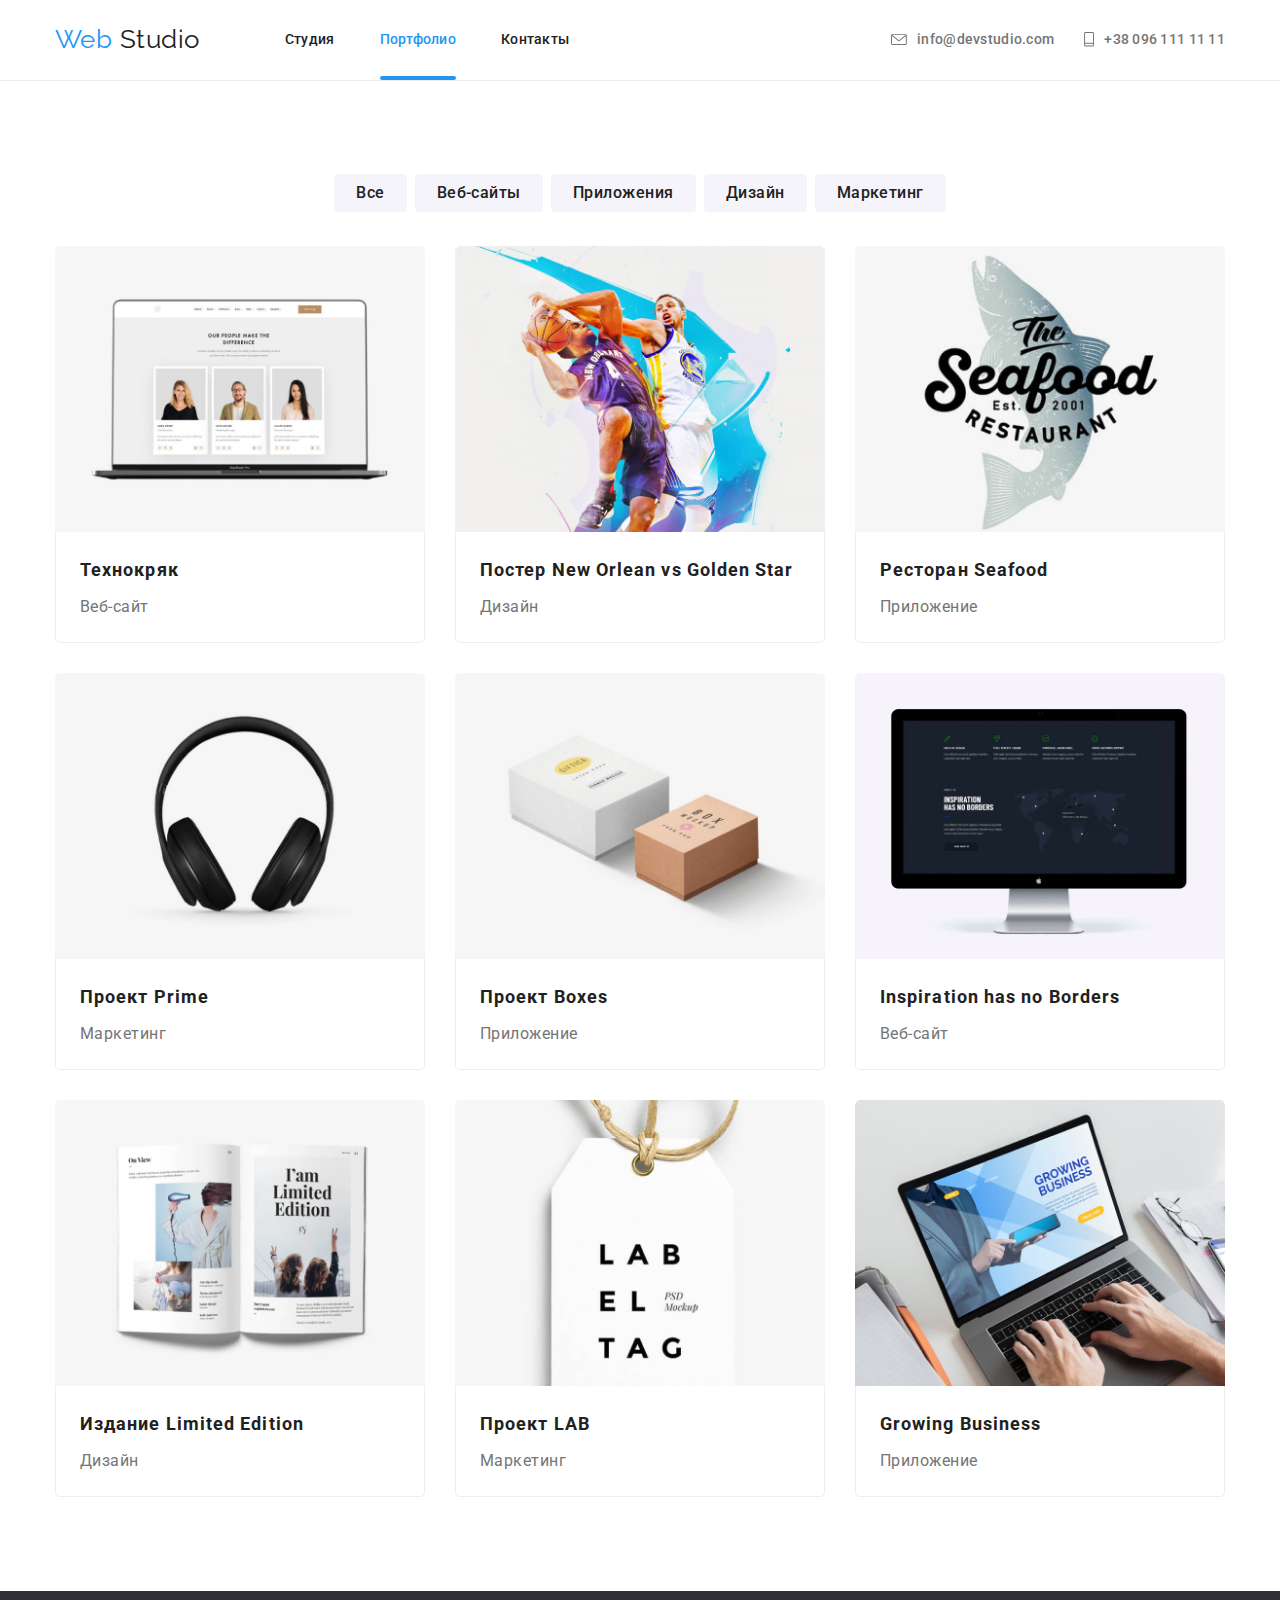
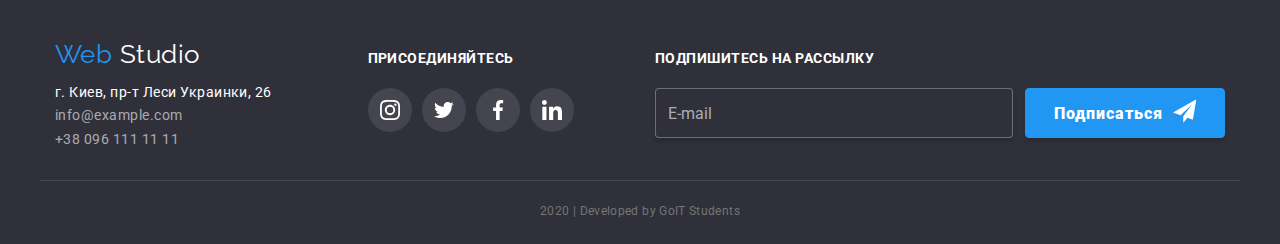
==== portfolio.html @ a07b40d8 "add homework 6" ====
<!DOCTYPE html>
<html lang="ru">
<head>
    <meta charset="UTF-8">
    <meta name="viewport" content="width=device-width, initial-scale=1.0">
    <title>Document</title>
    <link href="https://fonts.googleapis.com/css2?family=Raleway:wght@700&family=Roboto:wght@400;500;700&display=swap" rel="stylesheet">
    <link rel="stylesheet" href="https://cdnjs.cloudflare.com/ajax/libs/modern-normalize/0.6.0/modern-normalize.min.css">
    <link rel="stylesheet" href="./css/portfolio.css">
    <link rel="stylesheet" href="./css/styles.css">
</head>
<body>
    <!--Шапка файлу-->
    <header class="page-header">
        <div class="container nav">
            <a href="" class="logo">
                <span class="web-logo">Web</span> Studio
            </a>

            <ul class="site-nav list">
                <li class="item"><a href="./index.html" class="site-nav-link link">Студия</a></li>
                <li class="item"><a href="./portfolio.html" class="site-nav-link link current">Портфолио</a></li>
                <li class="item"><a href="" class="site-nav-link link">Контакты</a></li>
            </ul>
            <ul class="address list">
                <li class="item-address">
                  <a href="mailto:info@devstudio.com" class="address-link link">
                    <svg class="icon" width="16px" height="11.2px">
                      <use href="./images/sprite.svg#envelope"></use>
                    </svg>
                    info@devstudio.com
                  </a>
                </li>
                <li class="item-address">
                  <a href="tel:+380961111111" class="address-link link">
                    <svg class="icon" width="10px" height="14.97px">
                      <use href="./images/sprite.svg#Phone"></use>
                    </svg>
                    +38 096 111 11 11
                  </a>
                </li>
              </ul>
        </div>
    </header>
    <!-- main -->
    <main>
        <!--Hero-->
        <section class="hero-portfolio">
            <div class="container list-portfolio">
                <h1 class="title-portfolio">Работы студии</h1>
                <ul class="hero-button list">
                   <li class="item-button"><button type="button" class="button-hero">Все</button></li>
                   <li class="item-button"><button type="button" class="button-hero">Веб-сайты</button></li>
                   <li class="item-button"><button type="button" class="button-hero">Приложения</button></li>
                   <li class="item-button"><button type="button" class="button-hero">Дизайн</button></li>
                   <li class="item-button"><button type="button" class="button-hero">Маркетинг</button></li>
                </ul> 
            </div>
        
        <!--</section>--> 
        <!-- Что было сделано -->
        <!--<section class="section portfolio">--> 
            <div class="container portfolio">
                <h2 class="title-portfolio">Что было сделано</h2>
                <ul class="feature-list list">
                    <li class="item-portfolio">
                        <a href="" class="product link">
                            <div class="card-portfolio">
                                <div class="portfolio-image">
                                    <img src="./images/texnogr.jpg" alt="Ноутбук">                                    
                                    <div class="overlay">
                                        <p class="description-title">Технокряк это современная площадка распространения коронавируса. Компании используют эту платформу для цифрового шпионажа и атак на защищённые сервера конкурентов.</p>
                                    </div>
                                </div>
                                
                                <div class="card-portfolio-content">
                                    <h3 class="feature-title-portfolio">Технокряк</h3>
                                    <p class="appointment">Веб-сайт</p>
                                    
                                </div>
                            </div>
                        </a>
                    </li>
                    <li class="item-portfolio">
                        <a href="" class="product link">
                            <div class="card-portfolio">
                                <div class="portfolio-image">
                                   <img src="./images/Orlean.jpg" alt="Баскутболисты"> 
                                    <div class="overlay">
                                        <p class="description-title">Технокряк это современная площадка распространения коронавируса. Компании используют эту платформу для цифрового шпионажа и атак на защищённые сервера конкурентов.</p>
                                    </div>                                
                                </div>
                                <div class="card-portfolio-content">
                                    <h3 class="feature-title-portfolio">Постер New Orlean vs Golden Star</h3>
                                    <p class="appointment">Дизайн</p>
                                </div>
                            </div>
                        </a>
                    </li>
                    <li class="item-portfolio">
                        <a href="" class="product link">
                            <div class="card-portfolio">
                                <div class="portfolio-image">
                                    <img src="./images/seafood.jpg" alt="Назва ресторану">
                                    <div class="overlay">
                                        <p class="description-title">Технокряк это современная площадка распространения коронавируса. Компании используют эту платформу для цифрового шпионажа и атак на защищённые сервера конкурентов.</p>
                                    </div>
                                </div>
                                <div class="card-portfolio-content">
                                    <h3 class="feature-title-portfolio">Ресторан Seafood</h3>
                                    <p class="appointment">Приложение</p>
                                </div>
                            </div>
                        </a>
                    </li>
                    <li class="item-portfolio">
                        <a href="" class="product link">
                            <div class="card-portfolio">
                                <div class="portfolio-image">
                                    <img src="./images/prime.jpg" alt="Наушники">
                                    <div class="overlay">
                                        <p class="description-title">Технокряк это современная площадка распространения коронавируса. Компании используют эту платформу для цифрового шпионажа и атак на защищённые сервера конкурентов.</p>
                                    </div>
                                </div>
                                <div class="card-portfolio-content">
                                    <h3 class="feature-title-portfolio">Проект Prime</h3>
                                    <p class="appointment">Маркетинг</p>
                                </div>
                            </div>
                        </a>
                    </li>
                    <li class="item-portfolio">
                        <a href="" class="product link">
                            <div class="card-portfolio">
                                <div class="portfolio-image">
                                    <img src="./images/Boxes.jpg" alt="Коробки">
                                    <div class="overlay">
                                        <p class="description-title">Технокряк это современная площадка распространения коронавируса. Компании используют эту платформу для цифрового шпионажа и атак на защищённые сервера конкурентов.</p>
                                    </div>
                                 </div>
                                <div class="card-portfolio-content">
                                    <h3 class="feature-title-portfolio">Проект Boxes</h3>
                                    <p class="appointment">Приложение</p>
                                </div>
                            </div>
                        </a>
                    </li>
                    <li class="item-portfolio">
                        <a href="" class="product link">
                            <div class="card-portfolio">
                                <div class="portfolio-image">
                                    <img src="./images/Inspiration.jpg" alt="Монитор">
                                    <div class="overlay">
                                        <p class="description-title">Технокряк это современная площадка распространения коронавируса. Компании используют эту платформу для цифрового шпионажа и атак на защищённые сервера конкурентов.</p>
                                    </div>
                                </div>
                                <div class="card-portfolio-content">
                                    <h3 class="feature-title-portfolio">Inspiration has no Borders</h3>
                                    <p class="appointment">Веб-сайт</p>
                                </div>
                            </div>
                        </a>
                    </li>
                    <li class="item-portfolio">
                        <a href="" class="product link">
                            <div class="card-portfolio">
                                <div class="portfolio-image">
                                    <img src="./images/Limited.jpg" alt="Книга">
                                    <div class="overlay">
                                        <p class="description-title">Технокряк это современная площадка распространения коронавируса. Компании используют эту платформу для цифрового шпионажа и атак на защищённые сервера конкурентов.</p>
                                    </div>

                                </div>
                                <div class="card-portfolio-content">
                                    <h3 class="feature-title-portfolio">Издание Limited Edition</h3>
                                    <p class="appointment">Дизайн</p>
                                </div>
                            </div>
                        </a>
                    </li>
                    <li class="item-portfolio">
                        <a href="" class="product link">
                            <div class="card-portfolio">
                                <div class="portfolio-image">
                                    <img src="./images/LAB.jpg" alt="Бирка">
                                    <div class="overlay">
                                        <p class="description-title">Технокряк это современная площадка распространения коронавируса. Компании используют эту платформу для цифрового шпионажа и атак на защищённые сервера конкурентов.</p>
                                    </div>
                                </div>
                                <div class="card-portfolio-content">
                                    <h3 class="feature-title-portfolio">Проект LAB</h3>
                                    <p class="appointment">Маркетинг</p>
                                </div>
                            </div>
                        </a>
                    </li>
                    <li class="item-portfolio">
                        <a href="" class="product link">
                            <div class="card-portfolio">
                                <div class="portfolio-image">
                                    <img src="./images/Growing.jpg" alt="Ноутбук">
                                    <div class="overlay">
                                        <p class="description-title">Технокряк это современная площадка распространения коронавируса. Компании используют эту платформу для цифрового шпионажа и атак на защищённые сервера конкурентов.</p>
                                    </div>
                                </div>
                                <div class="card-portfolio-content">
                                    <h3 class="feature-title-portfolio">Growing Business</h3>
                                    <p class="appointment">Приложение</p>
                                </div>
                            </div>
                        </a>
                    </li>
                </ul>
            </div>
        </section>
    </main>

    <!--Футтер-->
    <footer class="footer">
        <div class="container container-footer">
            <div class="address-footer">
                <a href="./index.html" class="logo alternative"><span class="web-logo">Web</span> Studio</a>
                <address class="address">
                    <p class="text-address">г. Киев, пр-т Леси Украинки, 26</p>                
                    <ul class="address-list list">
                        <li>
                            <a href="mailto:info@example.com" class="footer-address link">info@example.com</a>
                        </li>
                        <li>
                            <a href="tel:380961111111" class="footer-address link">+38 096 111 11 11</a>
                        </li>
                    </ul>  
                </address>       
            </div>

            <div class="join">
                <b class="call">присоединяйтесь</b>
                <ul class="social-company list">
                    <li class="social-footer-item">
                        <a href="" aria-label="Ссылка на Facebook" class="company-link link">
                            <svg class="icon-footer" width="20px" height="20px">
                                <use href="./images/sprite.svg#instagram"></use>
                            </svg>
                        </a>
                    </li>
                    <li class="social-footer-item">
                      <a href="" aria-label="Ссылка на Facebook" class="company-link link">
                        <svg class="icon-footer" width="20px" height="20px">
                            <use href="./images/sprite.svg#twitter"></use>
                        </svg>                  
                    </a>
                    </li>
                    <li class="social-footer-item">
                      <a href="" aria-label="Ссылка на Facebook" class="company-link link">
                        <svg class="icon-footer" width="20px" height="20px">
                            <use href="./images/sprite.svg#facebook"></use>
                        </svg>               
                    </a>
                    </li>
                    <li class="social-footer-item">
                        <a href="" aria-label="Ссылка на Facebook" class="company-link link">
                            <svg class="icon-footer" width="20px" height="20px">
                                <use href="./images/sprite.svg#linkedin"></use>
                            </svg>
                        </a>
                    </li>
                  </ul>
            </div>
            <div class="subscription">
                <b class="call">Подпишитесь на рассылку</b>
                <form class="form-footer">
                    <div class="email-form">
                        <input type="email" name="email" placeholder="E-mail" class="email"/>
                      <button class="subscribe button">
        
                        <span class="text-subscribe">Подписаться </span> 
                          <svg class="icon-send" width="24px" height="24px">
                            <use href="./images/sprite.svg#icon-send"></use>
                          </svg>
                      </button>
                    </div>
        
                  </form>
            </div>

        </div>
        <p class="copyright container">2020 | Developed by GoIT Students </p>
    </footer>
</body>
</html>
---- css/portfolio.css ----
:root {
    --primery-text-color: #757575;
    --title-text-color: #212121;
    --footer-text-color: rgba(255, 255, 255, 0.6);
    --accent-color: #2196F3;
    --white-color: #ffffff;
    --footer-bottom-color: rgba(255, 255, 255, 0.6);
    --pg-background-color: #E5E5E5;
    --bt-background-color: #F5F4FA;
    --hover-background-color: rgba(33, 150, 243, 0.9);
}

body {
   background-color: var(--pg-background-color);
   color: var(--primery-text-color);
   font-family: Roboto, sans-serif;
   letter-spacing: 0.03em;
}

    /*HEADER*/
.page-header {
    border-bottom: 1px solid #ececec;
}


   /* HERO*/

.section.portfolio {
    padding-top: 50px;
}

.list-portfolio {
    margin-bottom: 34px;
}

.hero-portfolio {
    padding-top: 93px;
    padding-bottom: 94px;
}

.list {
    list-style: none;
}    

.hero-button {
    display: flex;
    justify-content: center;
}


.hero-button .item-button:not(:last-child) {
    margin-right: 8px;
}
.button-hero {
    -webkit-appearance: none;
    -moz-appearance: none;
    appearance: none;
    border: 0;
    border-radius: 0;
    background: #ccc;
}

.button-hero{
    color: var(--title-text-color);
    background-color: var(--bt-background-color);
    font-weight: 500;
    font-size: 16px;
    line-height: 1.62;
    text-align: center;
    letter-spacing: 0.03em;
    border-radius: 4px;

    padding: 6px 22px;
}
.button-hero:hover,
.button-hero:focus {
    color: var(--white-color);
    background-color: var(--accent-color);
    box-shadow: 0px 2px 2px rgba(0, 0, 0, 0.12), 0px 1px 2px rgba(0, 0, 0, 0.08), 0px 3px 1px rgba(0, 0, 0, 0.1);
}

.work-title.button:hover,
.work-title.button:focus {
    color: var(--accent-color);
}
  /* Что было сделано */

.feature-list .item-portfolio {
    width: 370px;
    margin-right: 30px;
    margin-bottom: 30px;
}

.product {
    display: block;
    overflow: hidden;
}

.card-portfolio {
    border-top-left-radius: 5px;
    border-top-right-radius: 5px;
    overflow: hidden;
}

.card-portfolio-content {
    background: #FFFFFF;
    border-right: 1px solid #EEEEEE;
    border-bottom: 1px solid #EEEEEE;
    border-left: 1px solid #EEEEEE;
    box-sizing: border-box;
    border-bottom-right-radius: 5px;
    border-bottom-left-radius: 5px;
    padding: 20px 24px;
    position: relative;
}

.feature-list .item-portfolio:nth-child(3n) {
    margin-right: 0;
}

.feature-list .item-portfolio:nth-last-child(-n + 3) {
    margin-bottom: 0;
}

.portfolio-image {
    position: relative;
    overflow: hidden;
}

.overlay {
    position: absolute;
    top: 0;
    left: 0;
    width: 100%;
    height: 100%;
    background-color: var(--hover-background-color);

    /*opacity: 0;*/
    transform: translateY(100%);
    transition: transform 250ms cubic-bezier(0.4, 0, 0.2, 1);
}

.product:hover .description-title {
    opacity: 1;
}

.product:hover .overlay {
    transform: translateY(0);
}

.product:hover,
.product:focus {
    border-bottom-right-radius: 5px;
    border-bottom-left-radius: 5px;
    box-shadow: 1px 4px 6px
    rgba(0, 0, 0, 0.16),
    0px 4px 4px
  rgba(0, 0, 0, 0.06),
   0px 1px 1px
 rgba(0, 0, 0, 0.12);
}

.title-portfolio {
    position: absolute;
    width: 1px;
    height: 1px;
    margin: -1px;
    border: 0;
    padding: 0;
    clip: rect(0 0 0 0);
    overflow: hidden;
}

.feature-title {
    margin-top: 0;
    margin-bottom: 0;
}

.feature-list .feature-title-portfolio {
    color: var(--title-text-color);
    font-weight: bold;
    font-size: 18px;
    line-height: 2;
    letter-spacing: 0.06em;

    margin-top: 0;
    margin-bottom: 4px;
}

.appointment {
    color: var(--primery-text-color);
    font-size: 16px;
    line-height: 1.87;
    letter-spacing: 0.03em;

    margin-top: 0;
    margin-bottom: 0;
}

.description-title {
    color: var(--white-color);
    font-size: 18px;
    line-height: 1.56;
    letter-spacing: 0.03em;
    position: absolute;
    top: 0;
    margin: 63px 24px;
    
    /*opacity: 0;*/
    /*margin-top: 0;
    margin-bottom: 0;*/
}
---- css/styles.css ----
/* белый #FFFFFF  */
/* акцент #2196F3 */
/* Заголовок #212121; */
/* цвет текста основа #757575; */
/* цвет фона страницы #E5E5E5*/
/* цвет фона вторичный #F5F4FA*/
/* цвет фона шапки rgba(0, 0, 0, 0.12)*/
/* цвет фона футера #2F303A*/

:root {
  --primery-text-color: #757575;
  --title-text-color: #212121;
  --footer-text-color: rgba(255, 255, 255, 0.6);
  --accent-color: #2196f3;
  --white-color: #ffffff;
  --footer-bottom-color: rgba(255, 255, 255, 0.6);
  --pg-background-color: #e5e5e5;
  --bg-footer-color: #2f303a;
  --bg-team-color: #f5f4fa;
  --bg-hero-color: rgba(47, 48, 58, 0.8);
  --social-color: #AFB1B8;
  --social-footer-color: #44454E;
  --corrent-color: #2196F3;
  --border-form-footer: rgba(255, 255, 255, 0.3);
  --bg-modal-icon: rgba(0, 0, 0, 0.2);
  --box-shadow-close: box-shadow: 0px 2px 1px rgba(0, 0, 0, 0.2), 
  0px 1px 1px rgba(0, 0, 0, 0.14), 0px 1px 3px rgba(0, 0, 0, 0.12);
  --border-color-input: rgba(33, 33, 33, 0.2); 
}


body {
  background-color: var(--white-color);
  color: var(--primery-text-color);
  font-family: Roboto, sans-serif;
  letter-spacing: 0.03em;
}

img {
  display: block;
  max-width: 100%;
  height: auto;
}

.section {
  padding-top: 95px;
  padding-bottom: 95px;

}


.container {
  width: 1200px;
  padding-left: 15px;
  padding-right: 15px;
  margin-left: auto;
  margin-right: auto;
}

.button {
  color: var(--white-color);
  background-color: var(--accent-color);
  font-family: inherit;
  font-weight: 900;
  font-size: 16px;
  line-height: 1.87;
  letter-spacing: 0.06em;
  border-radius: 4px;

  min-width: 200px;

  cursor: pointer;
}
.list {
  list-style: none;
  margin: 0;
  padding: 0;
}

.link {
  text-decoration: none;
}

        /* header*/

/* Logo */

.logo {
  color: var(--title-text-color);
  font-family: Raleway;
  font-size: 26px;
  line-height: 1.2;
  text-decoration: none;
}

.nav > .logo {
  margin-right: 85px;
}

.web-logo {
  color: var(--accent-color);
}
/* site nav*/

.item {
  position: relative;
}

.nav {
  display: flex;
  align-items: center;
}
.site-nav {
  display: flex;
}
.site-nav .item:not(:last-child) {
  margin-right: 45px;
}

.site-nav .site-nav-link {
  display: block;
  padding-top: 32px;
  padding-bottom: 32px;

  color: var(--title-text-color);
  font-weight: 500;
  font-size: 14px;
  line-height: 1.14;
  letter-spacing: 0.02em;

  transition: color 250ms cubic-bezier(0.4, 0, 0.2, 1);
}

.site-nav .link.current {
  color: var(--accent-color);
  font-family: Roboto;
  font-weight: 500;
  font-size: 14px;
  line-height: 1.14;
  letter-spacing: 0.02em;
}

.site-nav .link:hover,
.site-nav .link:focus {
  color: var(--accent-color);
}

.link.current::after {
  content: "";
  position: absolute;
  display: block;
  width: 100%;
  height: 4px;
  left: 0;
  bottom: 0;
  background-color: var(--corrent-color) ;
  border-radius: 2px;

  /*transition: transform 250ms cubic-bezier(0.4, 0, 0.2, 1);*/
  animation: line-current 250ms cubic-bezier(0.4, 0, 0.2, 1);
}

@keyframes line-current{
  from{
      transform: scaleY(0);
  }
  to{
    transform: scaleY(1);;
  }
}

/* номер і адреси*/

.nav > .address {
  display: flex;
  margin-left: auto;
}

.address .item-address:not(:last-child) {
  margin-right: 30px;
}
.address .address-link {
  color: var(--primery-text-color);
  font-weight: 500;
  font-size: 14px;
  line-height: 1.14;
  letter-spacing: 0.02em;
  display: flex;

  transition: color 250ms cubic-bezier(0.4, 0, 0.2, 1);

}

.icon {
    display: block;
    fill: currentColor;
    margin-right: 10px;
    margin-top: auto;
    margin-bottom: auto;
}

.address .address-link:hover,
.address .address-link:focus {
  color: var(--accent-color);
}

    /*MODALKA*/

.backdrop {
  position: fixed;
  top: 0;
  left: 0;
  width: 100%;
  height: 100%;
  background-color: var(--bg-modal-icon);

  opacity: 1;
  transition: opacity 250ms cubic-bezier(0.4, 0, 0.2, 1);

  z-index: 2000;
}

.backdrop.is-hidden {
  opacity: 0;
  pointer-events: none;
}

.backdrop.is-hidden .modal {
  transform: translate(-50%, -50%) scale(1.1);
}

.modal {
  position: absolute;
  top: 50%;
  left: 50%;

  width: 528px;
  height: 581px;

  background-color: var(--white-color);

  transform: translate(-50%, -50%) scale(1);
  transition: transform 250ms cubic-bezier(0.4, 0, 0.2, 1);
}

.text-modal {
  font-weight: bold;
  font-size: 20px;
  line-height: 1.15;
  text-align: center;
  letter-spacing: 0.03em;
  color: var(--title-text-color);

  margin: 40px 40px 30px 40px;
}

.form {
  margin-right: 40px;
  margin-left: 40px;
  text-align: center;
}

.form-filed {
  position: relative;
  margin-bottom: 28px;
}

.form-input {
  width: 100%;
  padding: 12px 18px 12px 42px;

  outline-color: var(--accent-color);
  border: 1px solid var(--border-color-input);
  box-sizing: border-box;
  border-radius: 4px;
  font: inherit;

  font-size: 14px;
  line-height: 1.14;
  letter-spacing: 0.01em;
  color: var(--title-text-color);

}

.form-input:not(:last-child) {
  height: 40px;
}

.form-label {
  position: absolute;
  top: 50%;
  left: 42px;
  transform: translateY(-50%);
  margin: 0;

  font-size: 14px;
  line-height: 1.14;
  letter-spacing: 0.01em; 

  transition: all 250ms cubic-bezier(0.4, 0, 0.2, 1);
}

.form-input:focus {
  /*border: 1px solid var(--border-color-input);*/
  border-color: var(--border-color-input);
}

.form-input:focus + .form-label {
  font-size: 12px;
  line-height: 14px; 
  color: var(--accent-color)
}

.form-input:focus + .form-label, 
.form-input:not(:placeholder-shown) + .form-label {
transform: translate(-26px, -37px);;
}

.icon-modal {
  position: absolute;
  top: 50%;
  left: 16px;
  transform: translateY(-50%);
}

.form-input:focus ~ .icon-modal {
  fill: var(--accent-color);
}

textarea {
  resize: none;
}

.text-checkbox {
  display: inline-block;

  padding-left: 23px;
  font-weight: normal;
  font-size: 14px;
  line-height: 1.71;
  letter-spacing: 0.03em;
  color: var(--primery-text-color);

  margin: 0;
}

.link-checkbox {
  color: var(--accent-color);
}

.icom-modal {
  position: absolute;
  top: 11px;
  left: 19px;
  transform: translateY(-50%);
}



.checkbox {
  /* -webkit-appearance: none;
  -moz-appearance: none;
  appearance: none;
  position: absolute; */

  position: absolute;
  width: 1px;
  height: 1px;
  margin: -1px;
  border: 0;
  padding: 0;
  clip: rect(0 0 0 0);
  overflow: hidden;


}

.icon-checkbox {
  position: absolute;
  top: 50%;
  transform: translateY(-50%);
  
  display: inline-block;
  width: 15px;
  height: 15px;
  margin-right: 8px;
  
  border: 2px solid var(--title-text-color);
  border-radius: 2px;

  transition:  transform 250ms cubic-bezier(0.4, 0, 0.2, 1);
}

.checkbox:checked + .icon-checkbox {
  border-color: transparent;
  background-color: var(--accent-color);
  background-origin: border-box;
  background-image: url(../images/ok.svg);
  background-size: contain;

}

.form-filed > .comments {
  padding: 12px 16px;
} 


.checkbox-lable {
  transition: transform 250ms linear;
}

.checkbox:checked ~ .checkbox-lable {
  transform: translateX(20px);
}

.button-submit {
  width: 200px;
  border: 1px solid var(--accent-color);
  padding: 10px 56px;
  box-shadow: 0px 4px 4px rgba(0, 0, 0, 0.15);
  border-radius: 4px;
}

.close {
  display: flex;
  justify-content: center;
  align-items: center;

  position: absolute;
  top: -9px;
  right: -10px;

  width: 30px;
  height: 30px; 
  padding: 0;
  border-radius: 50%;
  
  background-color: var(--white-color);
  border: 1px solid var(--white-color);
 
  box-shadow: 0px 2px 1px rgba(0, 0, 0, 0.2), 0px 1px 1px rgba(0, 0, 0, 0.14), 0px 1px 3px rgba(0, 0, 0, 0.12);;
}




/* Hero */

.hero {
  background-color: var(--bg-hero-color);
  background-image: linear-gradient(
      to right, var(--bg-hero-color),
      var(--bg-hero-color)
    ),
    url(../images/Header-img.jpg);

  max-width: 1600px;
  max-height: 600px;
  margin-left: auto;
  margin-right: auto;
  background-repeat: no-repeat;
}



.container-hero {
  margin-left: auto;
  margin-right: auto;
  width: 646px;
  text-align: center;

  padding-top: 200px;
  padding-bottom: 200px;
}

.hero-title {
  color: var(--white-color);
  font-weight: 900;
  font-size: 44px;
  line-height: 1.36;
  text-align: center;
  letter-spacing: 0.06em;
  text-transform: uppercase;

  margin-top: 0;
  margin-bottom: 46px;
}


.container-hero .button {
  border: none;
  padding: 10px 32px;
  box-shadow: 0px 4px 4px rgba(0, 0, 0, 0.15);
}
.hero-link.button {
  color: var(--white-color);
  background-color: var(--accent-color);
  font-family: inherit;
  font-weight: bold;
  font-size: 16px;
  line-height: 1.88;
  align-items: center;
  text-align: center;
  letter-spacing: 0.06em;

  /*border-radius: 4px;*/
  
}

/* Що ми пропонуєммо */


.section .section-title {
  color: var(--title-text-color);
  font-weight: bold;
  font-size: 36px;
  line-height: 1.17;
  text-align: center;

  margin-top: 0;
  margin-bottom: 0;
  padding-bottom: 50px;
}

/* Наши преимущества*/
.feature-list {
  display: flex;
  flex-wrap: wrap;
}

.feature-list .title {
  color: var(--title-text-color);
  font-weight: bold;
  font-size: 14px;
  line-height: 1.14;
  letter-spacing: 0.03em;
  text-transform: uppercase;

  margin-top: 0;
  margin-bottom: 10px;
}

.advantages {
  max-width: 270px;
  max-height: 120px;
  text-align: center;
  border-radius: 4px;

  background-color: var(--bg-team-color);
  padding: 25px 100px;
  margin-bottom: 30px;
}

.feature-list .item-advantages {
  width: 270px;
}
.feature-list .item-advantages:not(:last-child) {
  margin-right: 30px;
}

.text {
  color: var(--primery-text-color);
  font-size: 14px;
  line-height: 1.71;

  margin-top: 0;
  margin-bottom: 0;
}

/* Чем занимаемся */

.section.line {
    border-top: 1px solid #ececec;
    width: 1200px;
    margin-left: auto;
    margin-right: auto;
}

.feature-list .item-work:not(:last-child) {
  margin-right: 30px;
}

.item-work > .link {
  display: block;
  position: relative;
}


.feature-title {
  color: var(--white-color);
  font-weight: bold;
  font-size: 14px;
  line-height: 1.14;
  text-transform: uppercase;
  background-color: var(--bg-hero-color);
  text-align: center;
  padding-top: 27px;
  padding-bottom: 27px;

  position: absolute;
  bottom: 0;
  width: 100%;
  height: 70px;

  margin-top: 0;
  margin-bottom: 0;
}


/* Наша команда */

.section.team {
  background-color: var(--bg-team-color);
}

.feature-list > .item-team {
  text-align: center;
}

.card {
  border-top-left-radius: 4px;
  border-top-right-radius: 4px;
  overflow: hidden;

  box-shadow: 0px 2px 1px rgba(0, 0, 0, 0.2),
   0px 1px 1px rgba(0, 0, 0, 0.14),
   0px 1px 3px rgba(0, 0, 0, 0.12);
}

.card-content {
  background: #ffffff;
  border-right: 1px solid #ffffff;
  border-bottom: 1px solid #ffffff;
  border-left: 1px solid #ffffff;
  box-sizing: border-box;
  border-bottom-right-radius: 5px;
  border-bottom-left-radius: 5px;
  padding: 30px 31px 24px 32px;
}

.feature-list .name-title {
  color: var(--title-text-color);
  font-weight: 500;
  font-size: 16px;
  line-height: 1.19;

  margin-top: 0;
  margin-bottom: 10px;
}

.item-team {
  width: 270px;
}

.feature-list .item-team:not(:last-child) {
  margin-right: 30px;
}

.profession {
  color: var(--primery-text-color);
  font-size: 16px;
  line-height: 1.19;

  margin-top: 0;
  margin-bottom: 16px;
}
.social {
  display: flex;
}

.icon-link {
  fill: var(--social-color);

  transition: fill 250ms cubic-bezier(0.4, 0, 0.2, 1);

}
.social-link:hover .icon-link,
.social-link:focus .icon-link {
    fill: var(--white-color);
}


.social-link {
    display: flex;
    border: none;
    width: 44px;
    height: 44px;
    border-radius: 50%;

    justify-content: center;
    align-items: center;

    transition: background-color 250ms cubic-bezier(0.4, 0, 0.2, 1);

}

.social-link:hover,
.social-link:focus {
    background-color: var(--accent-color);
    fill: var(--white-color);
}

.social-item:not(:last-child) {
    margin-right: 10px;
}
  

/*Постоянные клиенты*/

.clients {
  display: flex;
  justify-content: space-between;
}

.clients-link {
    /*display: block;*/
    display: flex;
    width: 170px;
    height: 90px;

    justify-content: center;
    align-items: center;
    
    border: 1px solid #AFB1B8;
    box-sizing: border-box;
    border-radius: 4px;
  
    transition: border-color 250ms cubic-bezier(0.4, 0, 0.2, 1);
}

.clients-link:hover .icon-link,
.clients-link:focus .icon-link {
  fill: var(--accent-color);
  border-color: var(--accent-color);
}

.clients-link:hover,
.clients-link:focus {
  fill: var(--accent-color);
  border-color: var(--accent-color);
}

/* Футтер*/

.footer-address {
  color: var(--footer-text-color);
  font-size: 14px;
  font-style: normal;
  line-height: 1.71;
}

.footer-address:hover {
  color: var(--accent-color);
}

.call {
  display: block;
  color: var(--white-color);
  font-size: 14px;
  line-height: 1.14;
  text-transform: uppercase;
  margin-bottom: 21px;
}

.email {
  margin-right: 12px;
  color: var(--white-color);
}


.email-form {
  display: flex;
  flex-direction: row;
}

.email-form label {
    margin-right: 12px;
}


.email-form input {
  width: 358px;
  height: 50px;
  border: 1px solid var(--border-form-footer);
  box-shadow: 0px 4px 4px rgba(0, 0, 0, 0.15);
  border-radius: 4px;

  background-color: var(--bg-footer-color);
  padding: 18px 12px;

}

.email-form input::placeholder {
  color: var(--footer-bottom-color);
}

.input-footer {
  background-color: ver{var(--bg-footer-color)};
}


.subscribe {
  padding: 10px 28px;
  max-width: 200px;
  max-height: 50px;
  display: flex;
  box-shadow: 0px 4px 4px rgba(0, 0, 0, 0.15);
  border-radius: 4px;
  border: 1px solid var(--accent-color) ;
}
.text-subscribe {
  margin: 0 10px 0 0;
}

.company-link {
    display: flex;
    border: none;
    width: 44px;
    height: 44px;
    border-radius: 50%;
    background-color: var(--social-footer-color);

    justify-content: center;
    align-items: center;

    transition: background-color 250ms cubic-bezier(0.4, 0, 0.2, 1);
}

.social-footer-item:not(:last-child) {
    margin-right: 10px;
}

.icon-footer {
    fill: var(--white-color);
}

.social-company .company-link:hover,
.social-company .company-link:focus {
  background-color: var(--accent-color);
}

.icon-send {
 background-position: 148px 13px;
}
.footer {
  background-color: #2f303a;
}
.address-footer > .address {
  margin: 0;
}
.address-footer {
  width: 231px;
  display: flex;
  flex-direction: column;
}

.social-company {
  display: flex;
}
.join {
  width: 206px;
}
.subscription {
  width: 570px;
}

.container-footer {
  display: flex;
  justify-content: space-between;
  align-items: baseline;
  padding-top: 48px;
  padding-bottom: 28px;
}

.address-list {
  display: block;
}

.text-address {
  color: var(--white-color);
  font-style: normal;
  font-size: 14px;
  line-height: 1.71;

  margin-top: 0;
  margin-bottom: 0;
}

.alternative {
  color: var(--white-color);
  margin-bottom: 10px;
}

.copyright {
  border-top: 1px solid rgba(255, 255, 255, 0.1);
  text-align: center;
  padding-top: 18px;
  padding-bottom: 21px;
  font-size: 12px;
  line-height: 2;
  letter-spacing: 0.03em;
  margin-top: 0;
  margin-bottom: 0;
}
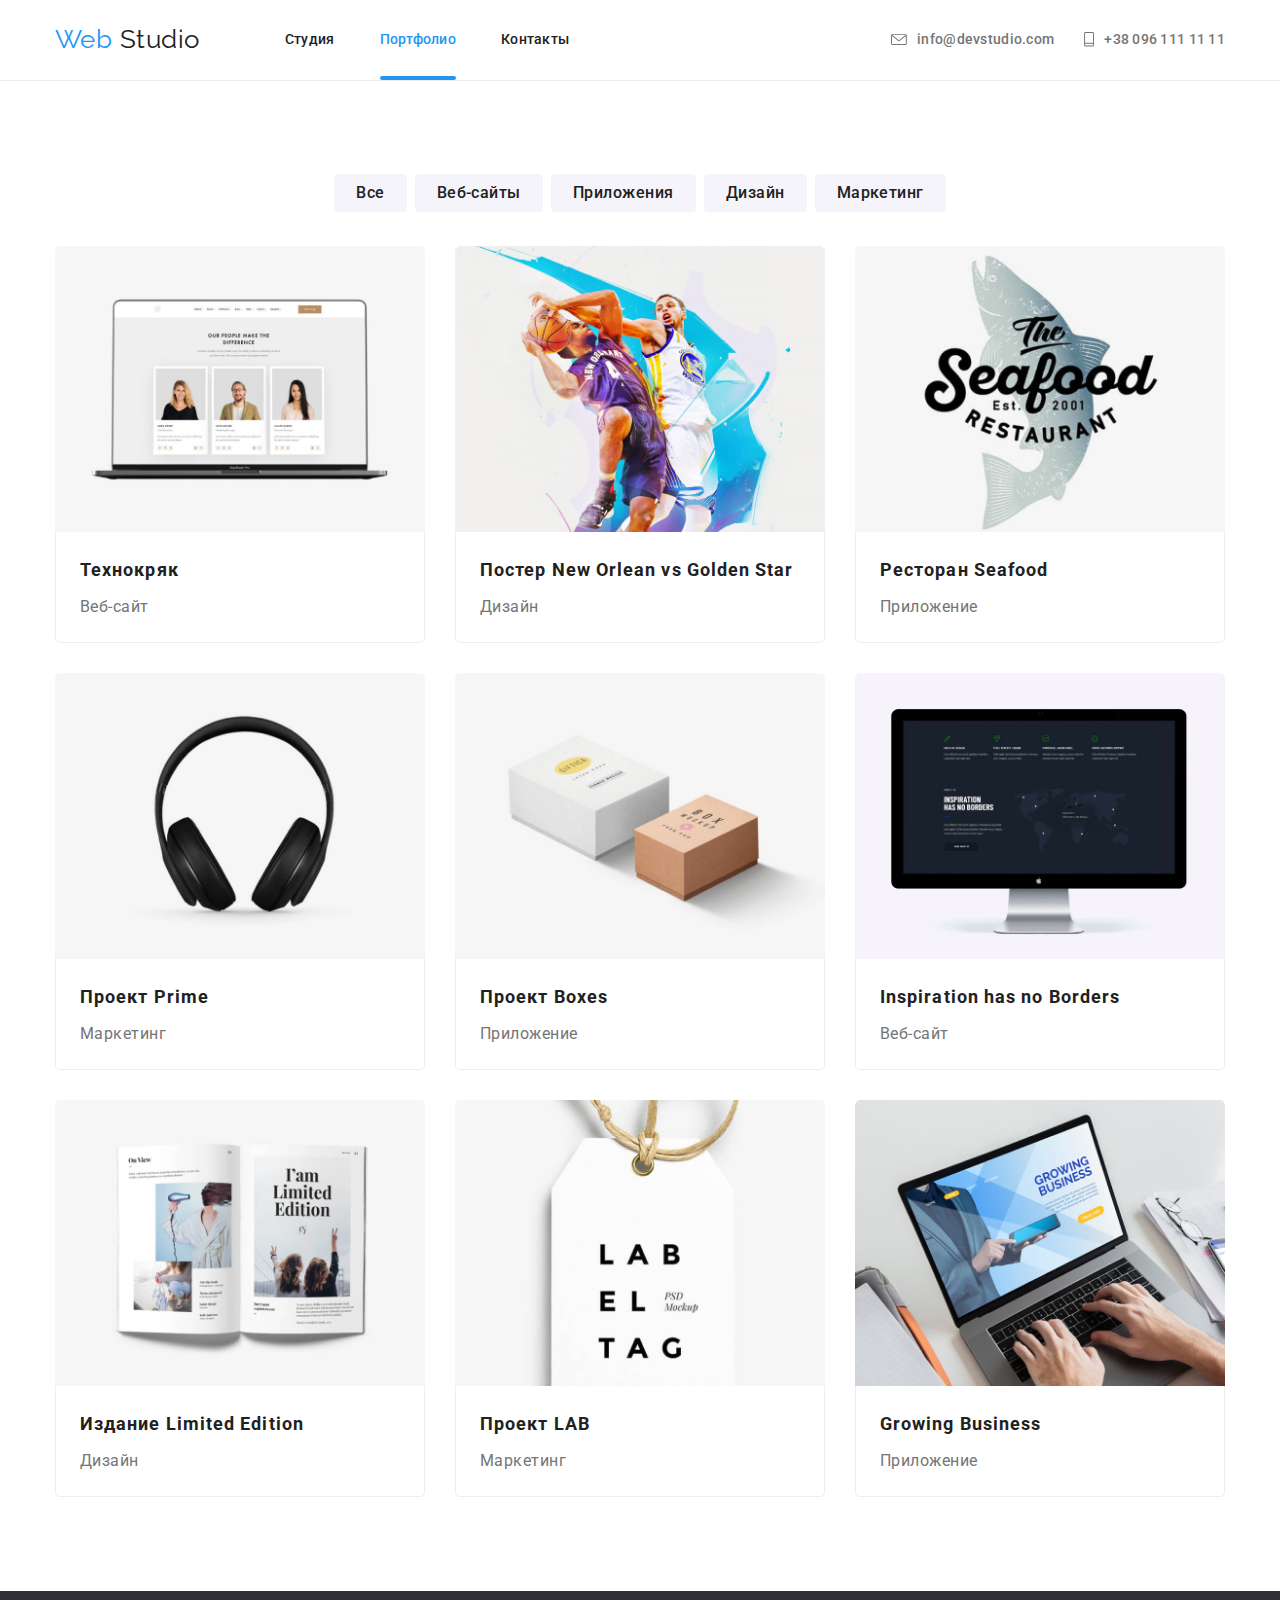
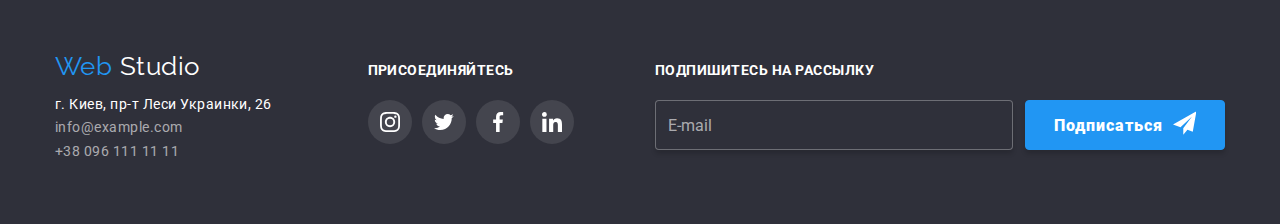
==== commit a44966ac: "portfolio page in scss" ====
--- a/portfolio.html
+++ b/portfolio.html
@@ -4,14 +4,16 @@
     <meta charset="UTF-8">
     <meta name="viewport" content="width=device-width, initial-scale=1.0">
     <title>Document</title>
-    <link href="https://fonts.googleapis.com/css2?family=Raleway:wght@700&family=Roboto:wght@400;500;700&display=swap" rel="stylesheet">
+    <link
+    href="https://fonts.googleapis.com/css2?family=Raleway:wght@700&family=Roboto:wght@400;500;700&display=swap"
+    rel="stylesheet"
+  />
     <link rel="stylesheet" href="https://cdnjs.cloudflare.com/ajax/libs/modern-normalize/0.6.0/modern-normalize.min.css">
-    <link rel="stylesheet" href="./css/portfolio.css">
-    <link rel="stylesheet" href="./css/styles.css">
+    <link rel="stylesheet" href="./css/portfolio.min.css">
 </head>
 <body>
     <!--Шапка файлу-->
-    <header class="page-header">
+    <header class="page-header-portfolio">
         <div class="container nav">
             <a href="" class="logo">
                 <span class="web-logo">Web</span> Studio
@@ -218,73 +220,77 @@
     <!--Футтер-->
     <footer class="footer">
         <div class="container container-footer">
-            <div class="address-footer">
-                <a href="./index.html" class="logo alternative"><span class="web-logo">Web</span> Studio</a>
-                <address class="address">
-                    <p class="text-address">г. Киев, пр-т Леси Украинки, 26</p>                
-                    <ul class="address-list list">
-                        <li>
-                            <a href="mailto:info@example.com" class="footer-address link">info@example.com</a>
-                        </li>
-                        <li>
-                            <a href="tel:380961111111" class="footer-address link">+38 096 111 11 11</a>
-                        </li>
-                    </ul>  
-                </address>       
-            </div>
-
-            <div class="join">
-                <b class="call">присоединяйтесь</b>
-                <ul class="social-company list">
-                    <li class="social-footer-item">
-                        <a href="" aria-label="Ссылка на Facebook" class="company-link link">
-                            <svg class="icon-footer" width="20px" height="20px">
-                                <use href="./images/sprite.svg#instagram"></use>
-                            </svg>
-                        </a>
-                    </li>
-                    <li class="social-footer-item">
-                      <a href="" aria-label="Ссылка на Facebook" class="company-link link">
-                        <svg class="icon-footer" width="20px" height="20px">
-                            <use href="./images/sprite.svg#twitter"></use>
-                        </svg>                  
+          <div class="address-footer">
+            <a href="./index.html" class="logo-alternative"><span class="web-logo">Web</span> Studio</a>
+            <address class="address-bottom">
+              <p class="text-address">г. Киев, пр-т Леси Украинки, 26</p>
+              <ul class="address-list list">
+                  <li>
+                    <a href="mailto:info@example.com" class="footer-address link">
+                      info@example.com
                     </a>
-                    </li>
-                    <li class="social-footer-item">
-                      <a href="" aria-label="Ссылка на Facebook" class="company-link link">
-                        <svg class="icon-footer" width="20px" height="20px">
-                            <use href="./images/sprite.svg#facebook"></use>
-                        </svg>               
-                    </a>
-                    </li>
-                    <li class="social-footer-item">
-                        <a href="" aria-label="Ссылка на Facebook" class="company-link link">
-                            <svg class="icon-footer" width="20px" height="20px">
-                                <use href="./images/sprite.svg#linkedin"></use>
-                            </svg>
-                        </a>
-                    </li>
-                  </ul>
-            </div>
-            <div class="subscription">
-                <b class="call">Подпишитесь на рассылку</b>
-                <form class="form-footer">
-                    <div class="email-form">
-                        <input type="email" name="email" placeholder="E-mail" class="email"/>
-                      <button class="subscribe button">
-        
-                        <span class="text-subscribe">Подписаться </span> 
-                          <svg class="icon-send" width="24px" height="24px">
-                            <use href="./images/sprite.svg#icon-send"></use>
-                          </svg>
-                      </button>
-                    </div>
-        
-                  </form>
-            </div>
-
+                  </li>
+                <li>
+                  <a href="tel:380961111111" class="footer-address link">
+                      +38 096 111 11 11
+                  </a>
+                </li>
+              </ul>
+            </address>
+          </div>
+  
+          <div class="join">
+            <b class="call">присоединяйтесь</b>
+            <ul class="social-company list">
+              <li class="social-footer-item">
+                  <a href="" aria-label="Ссылка на Facebook" class="company-link link">
+                      <svg class="icon-footer" width="20px" height="20px">
+                          <use href="./images/sprite.svg#instagram"></use>
+                      </svg>
+                  </a>
+              </li>
+              <li class="social-footer-item">
+                <a href="" aria-label="Ссылка на Facebook" class="company-link link">
+                  <svg class="icon-footer" width="20px" height="20px">
+                      <use href="./images/sprite.svg#twitter"></use>
+                  </svg>                  
+              </a>
+              </li>
+              <li class="social-footer-item">
+                <a href="" aria-label="Ссылка на Facebook" class="company-link link">
+                  <svg class="icon-footer" width="20px" height="20px">
+                      <use href="./images/sprite.svg#facebook"></use>
+                  </svg>               
+              </a>
+              </li>
+              <li class="social-footer-item">
+                  <a href="" aria-label="Ссылка на Facebook" class="company-link link">
+                      <svg class="icon-footer" width="20px" height="20px">
+                          <use href="./images/sprite.svg#linkedin"></use>
+                      </svg>
+                  </a>
+              </li>
+            </ul>
+          </div>
+          <div class="subscription">
+            <b class="call">Подпишитесь на рассылку</b>
+            
+            <form class="form-futer">
+              <div class="email-form">
+  
+                  <input type="email" name="email" placeholder="E-mail" class="email"/>
+  
+                <button class="subscribe button">
+                  <span class="text-subscribe">Подписаться </span> 
+                    <svg class="icon-send" width="24px" height="24px">
+                      <use href="./images/sprite.svg#icon-send"></use>
+                    </svg>
+                </button>
+              </div>
+  
+            </form>
+          </div>
         </div>
-        <p class="copyright container">2020 | Developed by GoIT Students </p>
-    </footer>
-</body>
+      </footer>
+  </body>
 </html>--- a/css/portfolio.min.css
+++ b/css/portfolio.min.css
@@ -0,0 +1,2 @@
+.logo,.logo-alternative{color:#212121;font-family:Raleway;font-size:26px;line-height:1.2;text-decoration:none}.link{text-decoration:none}.subscribe{color:#fff;background-color:#2196f3;font-family:inherit;font-weight:900;font-size:16px;line-height:1.87;letter-spacing:0.06em;border-radius:4px;min-width:200px;cursor:pointer}.container{width:1200px;padding-left:15px;padding-right:15px;margin-left:auto;margin-right:auto}body{background-color:#fff;color:#757575;font-family:Roboto, sans-serif;letter-spacing:0.03em}img{display:block;max-width:100%;height:auto}.footer{background-color:#2f303a}.container-footer{display:-webkit-box;display:-ms-flexbox;display:flex;-webkit-box-pack:justify;-ms-flex-pack:justify;justify-content:space-between;-webkit-box-align:baseline;-ms-flex-align:baseline;align-items:baseline;padding-top:60px;padding-bottom:60px}.hero-portfolio{padding-top:93px;padding-bottom:94px}.page-header-portfolio{border-bottom:1px solid #ececec}.logo{margin-right:85px}.web-logo{color:#2196f3}.list{list-style:none;margin:0;padding:0}.item{position:relative}.item:not(:last-child){margin-right:45px}.nav{display:-webkit-box;display:-ms-flexbox;display:flex;-webkit-box-align:center;-ms-flex-align:center;align-items:center}.site-nav{display:-webkit-box;display:-ms-flexbox;display:flex}.link:hover,.link:focus{color:#2196f3}.site-nav-link{display:block;padding-top:32px;padding-bottom:32px;color:#212121;font-weight:500;font-size:14px;line-height:1.14;letter-spacing:0.02em;-webkit-transition:color 250ms cubic-bezier(0.4, 0, 0.2, 1);transition:color 250ms cubic-bezier(0.4, 0, 0.2, 1)}.link.current{color:#2196f3;font-family:Roboto;font-weight:500;font-size:14px;line-height:1.14;letter-spacing:0.02em}.link.current::after{content:"";position:absolute;display:block;width:100%;height:4px;left:0;bottom:0;background-color:#2196F3;border-radius:2px;-webkit-animation:line-current 250ms cubic-bezier(0.4, 0, 0.2, 1);animation:line-current 250ms cubic-bezier(0.4, 0, 0.2, 1)}@-webkit-keyframes line-current{from{-webkit-transform:scaleY(0);transform:scaleY(0)}to{-webkit-transform:scaleY(1);transform:scaleY(1)}}@keyframes line-current{from{-webkit-transform:scaleY(0);transform:scaleY(0)}to{-webkit-transform:scaleY(1);transform:scaleY(1)}}.address{display:-webkit-box;display:-ms-flexbox;display:flex;margin-left:auto}.address .item-address:not(:last-child){margin-right:30px}.address-link{color:#757575;font-weight:500;font-size:14px;line-height:1.14;letter-spacing:0.02em;display:-webkit-box;display:-ms-flexbox;display:flex;-webkit-transition:color 250ms cubic-bezier(0.4, 0, 0.2, 1);transition:color 250ms cubic-bezier(0.4, 0, 0.2, 1)}.address-link:hover,.address-link:focus{color:var(% accent-color)}.icon{display:block;fill:currentColor;margin-right:10px;margin-top:auto;margin-bottom:auto}.list-portfolio{margin-bottom:34px}.title-portfolio{position:absolute;width:1px;height:1px;margin:-1px;border:0;padding:0;clip:rect(0 0 0 0);overflow:hidden}.hero-button{display:-webkit-box;display:-ms-flexbox;display:flex;-webkit-box-pack:center;-ms-flex-pack:center;justify-content:center}.button-hero{-webkit-appearance:none;-moz-appearance:none;appearance:none;border:0;border-radius:0;background:#ccc;color:#212121;background-color:#F5F4FA;font-weight:500;font-size:16px;line-height:1.62;text-align:center;letter-spacing:0.03em;border-radius:4px;padding:6px 22px}.button-hero:hover,.button-hero:focus{color:#fff;background-color:#2196f3;-webkit-box-shadow:0px 2px 2px rgba(0,0,0,0.12),0px 1px 2px rgba(0,0,0,0.08),0px 3px 1px rgba(0,0,0,0.1);box-shadow:0px 2px 2px rgba(0,0,0,0.12),0px 1px 2px rgba(0,0,0,0.08),0px 3px 1px rgba(0,0,0,0.1)}.hero-button .item-button:not(:last-child){margin-right:8px}.feature-list{display:-webkit-box;display:-ms-flexbox;display:flex;-ms-flex-wrap:wrap;flex-wrap:wrap}.item-portfolio{width:370px;margin-right:30px;margin-bottom:30px}.item-portfolio:nth-child(3n){margin-right:0}.item-portfolio:nth-last-child(-n+3){margin-bottom:0}.product{display:block;overflow:hidden}.product:hover,.product:focus{border-bottom-right-radius:5px;border-bottom-left-radius:5px;-webkit-box-shadow:1px 4px 6px rgba(0,0,0,0.16),0px 4px 4px rgba(0,0,0,0.06),0px 1px 1px rgba(0,0,0,0.12);box-shadow:1px 4px 6px rgba(0,0,0,0.16),0px 4px 4px rgba(0,0,0,0.06),0px 1px 1px rgba(0,0,0,0.12)}.card-portfolio{border-top-left-radius:5px;border-top-right-radius:5px;overflow:hidden}.card-portfolio-content{background:#FFFFFF;border-right:1px solid #EEEEEE;border-bottom:1px solid #EEEEEE;border-left:1px solid #EEEEEE;-webkit-box-sizing:border-box;box-sizing:border-box;border-bottom-right-radius:5px;border-bottom-left-radius:5px;padding:20px 24px;position:relative}.portfolio-image{position:relative;overflow:hidden}.overlay{position:absolute;top:0;left:0;width:100%;height:100%;background-color:rgba(33,150,243,0.9);-webkit-transform:translateY(100%);transform:translateY(100%);-webkit-transition:-webkit-transform 250ms cubic-bezier(0.4, 0, 0.2, 1);transition:-webkit-transform 250ms cubic-bezier(0.4, 0, 0.2, 1);transition:transform 250ms cubic-bezier(0.4, 0, 0.2, 1);transition:transform 250ms cubic-bezier(0.4, 0, 0.2, 1), -webkit-transform 250ms cubic-bezier(0.4, 0, 0.2, 1)}.product:hover .overlay{-webkit-transform:translateY(0);transform:translateY(0)}.description-title{color:#fff;font-size:18px;line-height:1.56;letter-spacing:0.03em;position:absolute;top:0;margin:63px 24px}.product:hover .description-title{opacity:1}.feature-title-portfolio{color:#212121;font-weight:bold;font-size:18px;line-height:2;letter-spacing:0.06em;margin-top:0;margin-bottom:4px}.appointment{color:#757575;font-size:16px;line-height:1.87;letter-spacing:0.03em;margin-top:0;margin-bottom:0}.footer-address{color:var(--footer-text-color);font-size:14px;font-style:normal;line-height:1.71}.footer-address:hover{color:#2196f3}.address-footer{width:231px;display:-webkit-box;display:-ms-flexbox;display:flex;-webkit-box-orient:vertical;-webkit-box-direction:normal;-ms-flex-direction:column;flex-direction:column}.logo-alternative{color:#fff;margin-bottom:10px}.text-address{color:#fff;font-style:normal;font-size:14px;line-height:1.71;margin-top:0;margin-bottom:0}.footer-address{color:rgba(255,255,255,0.6);font-size:14px;font-style:normal;line-height:1.71}.footer-address:hover{color:#2196f3}.address-bottom{display:block}.join{width:206px}.call{display:block;color:#fff;font-size:14px;line-height:1.14;text-transform:uppercase;margin-bottom:21px}.social-company{display:-webkit-box;display:-ms-flexbox;display:flex}.social-footer-item:not(:last-child){margin-right:10px}.company-link{display:-webkit-box;display:-ms-flexbox;display:flex;border:none;width:44px;height:44px;border-radius:50%;background-color:#44454E;-webkit-box-pack:center;-ms-flex-pack:center;justify-content:center;-webkit-box-align:center;-ms-flex-align:center;align-items:center;-webkit-transition:background-color 250ms cubic-bezier(0.4, 0, 0.2, 1);transition:background-color 250ms cubic-bezier(0.4, 0, 0.2, 1)}.company-link:hover,.company-link:focus{background-color:#2196f3}.icon-footer{fill:#fff}.subscription{width:570px}.call{display:block;color:#fff;font-size:14px;line-height:1.14;text-transform:uppercase;margin-bottom:21px}.email-form{display:-webkit-box;display:-ms-flexbox;display:flex;-webkit-box-orient:horizontal;-webkit-box-direction:normal;-ms-flex-direction:row;flex-direction:row}.email-form .email{width:358px;height:50px;border:1px solid rgba(255,255,255,0.3);-webkit-box-shadow:0px 4px 4px rgba(0,0,0,0.15);box-shadow:0px 4px 4px rgba(0,0,0,0.15);border-radius:4px;margin-right:12px;color:#fff;background-color:#2f303a;padding:18px 12px}.email-form .email::-webkit-input-placeholder{color:rgba(255,255,255,0.6)}.email-form .email:-ms-input-placeholder{color:rgba(255,255,255,0.6)}.email-form .email::-ms-input-placeholder{color:rgba(255,255,255,0.6)}.email-form .email::placeholder{color:rgba(255,255,255,0.6)}.subscribe{padding:10px 28px;max-width:200px;max-height:50px;display:-webkit-box;display:-ms-flexbox;display:flex;-webkit-box-shadow:0px 4px 4px rgba(0,0,0,0.15);box-shadow:0px 4px 4px rgba(0,0,0,0.15);border-radius:4px;border:1px solid #2196f3}.text-subscribe{margin:0 10px 0 0}
+/*# sourceMappingURL=portfolio.min.css.map */